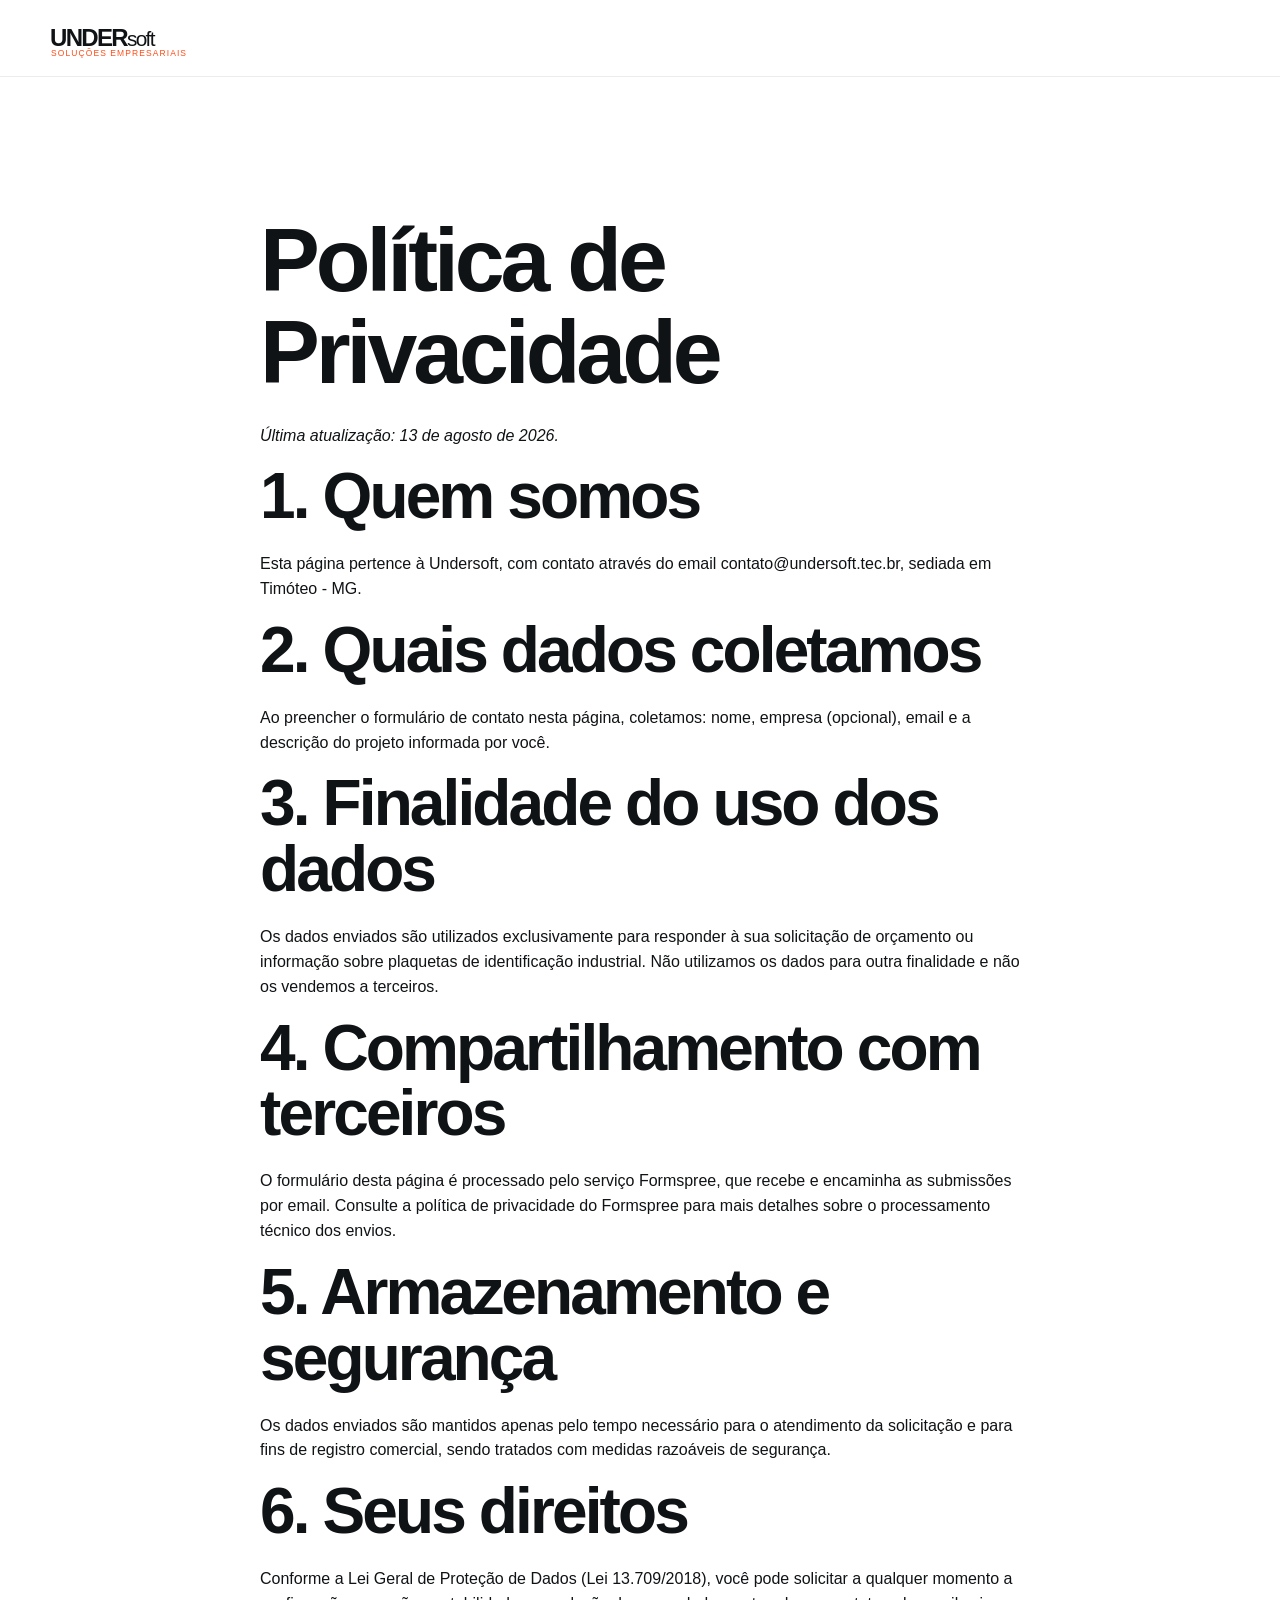
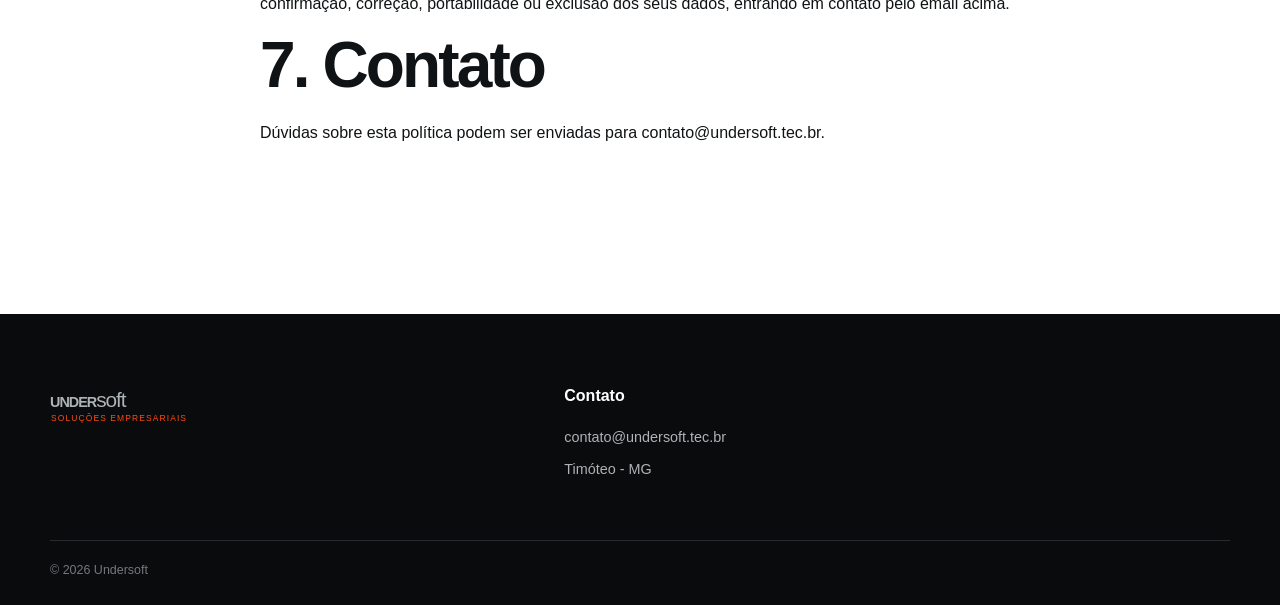
==== pages/privacy.html @ 0faec3d3 "Move privacy.html para pages/, ajusta links, canonical e caminhos relativos" ====
<!doctype html>
<html lang="pt-BR">
<head>
  <meta charset="utf-8">
  <meta name="viewport" content="width=device-width, initial-scale=1">
  <link rel="icon" type="image/png" href="../assets/img/favicon.png">
  <title>Política de Privacidade — Undersoft</title>
  <meta name="description" content="Política de privacidade da Undersoft: como coletamos, usamos e protegemos os dados enviados através do formulário de contato.">
  <meta name="robots" content="index,follow">
  <link rel="canonical" href="https://www.undersoft.tec.br/pages/privacy.html">
  <link rel="stylesheet" href="../assets/css/style.css">
</head>
<body>
  <header class="site-header">
    <div class="container nav-wrap">
      <a class="brand" href="/" aria-label="Undersoft — início">
        <span>UNDER</span><b>soft</b><small>Soluções Empresariais</small>
      </a>
    </div>
  </header>

  <main id="conteudo">
    <section class="section">
      <div class="container" style="max-width: 760px; margin: 0 auto; padding-top: 2rem; padding-bottom: 3rem;">
        <h1>Política de Privacidade</h1>
        <p><em>Última atualização: 13 de agosto de 2026.</em></p>

        <h2>1. Quem somos</h2>
        <p>Esta página pertence à Undersoft, com contato através do email <a href="mailto:contato@undersoft.tec.br">contato@undersoft.tec.br</a>, sediada em Timóteo - MG.</p>

        <h2>2. Quais dados coletamos</h2>
        <p>Ao preencher o formulário de contato nesta página, coletamos: nome, empresa (opcional), email e a descrição do projeto informada por você.</p>

        <h2>3. Finalidade do uso dos dados</h2>
        <p>Os dados enviados são utilizados exclusivamente para responder à sua solicitação de orçamento ou informação sobre plaquetas de identificação industrial. Não utilizamos os dados para outra finalidade e não os vendemos a terceiros.</p>

        <h2>4. Compartilhamento com terceiros</h2>
        <p>O formulário desta página é processado pelo serviço Formspree, que recebe e encaminha as submissões por email. Consulte a política de privacidade do Formspree para mais detalhes sobre o processamento técnico dos envios.</p>

        <h2>5. Armazenamento e segurança</h2>
        <p>Os dados enviados são mantidos apenas pelo tempo necessário para o atendimento da solicitação e para fins de registro comercial, sendo tratados com medidas razoáveis de segurança.</p>

        <h2>6. Seus direitos</h2>
        <p>Conforme a Lei Geral de Proteção de Dados (Lei 13.709/2018), você pode solicitar a qualquer momento a confirmação, correção, portabilidade ou exclusão dos seus dados, entrando em contato pelo email acima.</p>

        <h2>7. Contato</h2>
        <p>Dúvidas sobre esta política podem ser enviadas para <a href="mailto:contato@undersoft.tec.br">contato@undersoft.tec.br</a>.</p>
      </div>
    </section>
  </main>

  <footer>
    <div class="container footer-grid">
      <a class="brand inverse" href="/"><span>UNDER</span><b>soft</b><small>Soluções Empresariais</small></a>
      <div><strong>Contato</strong><a href="mailto:contato@undersoft.tec.br">contato@undersoft.tec.br</a><span>Timóteo - MG</span></div>
    </div>
    <div class="container copyright"><span>© <span id="year"></span> Undersoft</span></div>
  </footer>

  <script>document.getElementById('year').textContent = new Date().getFullYear();</script>
</body>
</html>
---- assets/css/style.css ----
/* industrial.undersoft — folha de estilos base*/

:root {
  --orange: #ff4b16;
  --orange-dark: #d93605;
  --ink: #101315;
  --graphite: #1b1f22;
  --muted: #62696d;
  --line: #dfe1df;
  --soft: #f3f1ed;
  --white: #fff;
  --radius: 24px;
  --shadow: 0 20px 60px rgba(10, 12, 14, .12);
}

.hero-photo {
  width: fit-content;
  max-width: 100%;
  min-height: 0 !important;
  height: auto;

  justify-self: center;
  align-self: center;

  padding: 0;
  overflow: hidden;
  line-height: 0;

  background: none;
  border: none;
  border-radius: 24px;
  box-shadow: var(--shadow);
}

.hero-photo img {
  display: block;
  width: auto;
  max-width: 100%;
  height: auto;
  object-fit: contain;
}

* { box-sizing: border-box; }
html { scroll-behavior: smooth; scroll-padding-top: 90px; }
body {
  margin: 0;
  color: var(--ink);
  background: var(--white);
  font-family: Inter, Arial, Helvetica, sans-serif;
  line-height: 1.55;
  -webkit-font-smoothing: antialiased;
}
a { color: inherit; text-decoration: none; }
button, a { touch-action: manipulation; }
h1, h2, h3, p { margin-top: 0; }
h1, h2, h3 { line-height: 1.03; letter-spacing: -.045em; }
h1 { max-width: 1000px; margin-bottom: 25px; font-size: clamp(2.6rem, 7vw, 5.9rem); }
h2 { margin-bottom: 22px; font-size: clamp(2.15rem, 5vw, 4.5rem); }
h3 { font-size: 1.35rem; }
.container { width: min(1180px, calc(100% - 40px)); margin-inline: auto; }
.skip-link { position: fixed; top: -80px; left: 15px; z-index: 100; padding: 12px 18px; color: #fff; background: var(--ink); }
.skip-link:focus { top: 15px; }
.sr-only { position: absolute; width: 1px; height: 1px; padding: 0; margin: -1px; overflow: hidden; clip: rect(0, 0, 0, 0); white-space: nowrap; border: 0; }

.site-header {
  position: sticky;
  top: 0;
  z-index: 50;
  background: rgba(255, 255, 255, .93);
  backdrop-filter: blur(16px);
  border-bottom: 1px solid rgba(17, 20, 22, .08);
}
.nav-wrap { min-height: 76px; display: flex; align-items: center; justify-content: space-between; }
.brand { position: relative; display: inline-flex; align-items: baseline; letter-spacing: -.07em; font-size: 1.5rem; }
.brand span { font-weight: 900; }
.brand b { font-size: 1.3rem; font-weight: 400; }
.brand small { position: absolute; top: 28px; left: 1px; color: var(--orange); font-size: .53rem; letter-spacing: .13em; text-transform: uppercase; white-space: nowrap; }
.site-header nav { display: flex; align-items: center; gap: 25px; font-size: .88rem; font-weight: 650; }
.nav-cta { padding: 11px 17px; color: #fff; background: var(--ink); border-radius: 999px; }
.menu-toggle { display: none; padding: 12px; background: transparent; border: 0; }
.menu-toggle span { display: block; width: 24px; height: 2px; margin: 5px; background: var(--ink); }

.hero {
  position: relative;
  overflow: hidden;
  padding: 78px 0 85px;
  background: radial-gradient(circle at 85% 20%, rgba(255, 75, 22, .22), transparent 37%), linear-gradient(120deg, #fff 0%, #f7eee8 100%);
}
.hero::before { content: ""; position: absolute; top: -100px; right: -100px; width: 360px; height: 360px; border: 1px solid rgba(255, 75, 22, .35); border-radius: 50%; }
.hero-grid { display: grid; grid-template-columns: 1.08fr .92fr; gap: 58px; align-items: center; }
.eyebrow, .kicker { color: var(--orange-dark); font-size: .74rem; font-weight: 750; letter-spacing: .12em; text-transform: uppercase; }
.eyebrow { display: inline-flex; align-items: center; gap: 10px; padding: 9px 15px; border: 1px solid rgba(255, 75, 22, .35); border-radius: 99px; }
.eyebrow i { width: 7px; height: 7px; background: var(--orange); border-radius: 50%; }
.lead, .large { max-width: 680px; color: #3e4549; font-size: clamp(1.08rem, 2vw, 1.35rem); }
.representation { max-width: 680px; margin: 22px 0 0; padding-left: 16px; color: #3e4549; font-size: .93rem; border-left: 3px solid var(--orange); }
.actions { display: flex; flex-wrap: wrap; gap: 12px; margin-top: 30px; }
.button {
  min-height: 54px;
  display: inline-flex;
  align-items: center;
  justify-content: center;
  gap: 15px;
  padding: 14px 22px;
  font-weight: 750;
  border: 1px solid var(--ink);
  border-radius: 14px;
  transition: .2s;
}
.button:hover { transform: translateY(-2px); box-shadow: 0 10px 30px rgba(17, 20, 22, .14); }
.button:focus-visible, a:focus-visible, summary:focus-visible, button:focus-visible { outline: 3px solid #ff9c7d; outline-offset: 3px; }
.button.primary { color: #fff; background: var(--orange); border-color: var(--orange); }
.button.secondary { background: rgba(255, 255, 255, .72); }
.text-link { display: inline-block; margin-top: 20px; font-size: .9rem; font-weight: 650; border-bottom: 1px solid; }

.photo-slot {
  min-height: 260px;
  display: flex;
  flex-direction: column;
  align-items: center;
  justify-content: center;
  color: #6f7679;
  text-align: center;
  background: repeating-linear-gradient(135deg, #f6f6f4, #f6f6f4 10px, #ededeb 10px, #ededeb 20px);
  border: 1px dashed #99a0a3;
  border-radius: var(--radius);
}
.photo-slot span { font-size: .75rem; font-weight: 800; letter-spacing: .16em; }
.photo-slot small { margin-top: 10px; font-family: monospace; }

.section { padding: 105px 0; }
.section-head { max-width: 760px; margin-bottom: 50px; }
.section-head > p:last-child { color: var(--muted); font-size: 1.1rem; }
.section-head.row { max-width: none; display: grid; grid-template-columns: 1fr .6fr; align-items: end; gap: 40px; }
.card-grid { display: grid; grid-template-columns: repeat(3, 1fr); gap: 14px; }
.card-grid article { min-height: 215px; padding: 28px; background: #fff; border: 1px solid var(--line); border-radius: 18px; transition: .2s; }
.card-grid article:hover { border-color: var(--orange); transform: translateY(-4px); }
.card-grid article > b { display: block; margin-bottom: 45px; color: var(--orange); font-size: .76rem; }
.card-grid article p { margin: 0; color: var(--muted); }
.dark { color: #fff; background: var(--graphite); }
.dark .large { color: #bbc0c2; }
.split { display: grid; grid-template-columns: 1fr 1fr; gap: 80px; align-items: center; }
.spec-list { padding: 0; margin: 0; list-style: none; border-top: 1px solid #444a4d; }
.spec-list li { padding: 19px 0; font-size: 1.08rem; border-bottom: 1px solid #444a4d; }
.spec-list span { width: 48px; display: inline-block; color: var(--orange); font-size: .75rem; }

.gallery { display: grid; grid-template-columns: 1.5fr 1fr; grid-template-rows: 1fr 1fr; gap: 15px; }
.gallery .featured { grid-row: 1 / 3; min-height: 570px; }
.soft { background: var(--soft); }
.example-wrap { align-items: center; }
.note { margin-top: 30px; color: var(--muted); font-size: .78rem; }
.nameplate {
  position: relative;
  padding: 52px 60px;
  color: #171a1c;
  background: linear-gradient(100deg, #babdbd, #f7f7f4 26%, #bfc2c2 48%, #f4f4f0 70%, #aeb2b3);
  border: 1px solid #85898a;
  border-radius: 12px;
  box-shadow: 0 25px 60px rgba(0, 0, 0, .2), inset 0 1px 2px #fff;
  text-shadow: 0 1px rgba(255, 255, 255, .7);
}
.nameplate strong { letter-spacing: .15em; }
.plate-grid { display: grid; grid-template-columns: 1fr 105px; gap: 20px; align-items: center; margin-top: 20px; }
.plate-grid p { margin: 0; font-family: monospace; line-height: 1.9; }
.fake-qr { width: 100px; aspect-ratio: 1; background: conic-gradient(from 90deg, #1b1d1f 25%, #eee 0 50%, #1b1d1f 0 75%, #eee 0); background-size: 20px 20px; border: 8px solid #eee; outline: 3px solid #1b1d1f; }
.plate-screw { position: absolute; width: 13px; height: 13px; background: radial-gradient(circle, #333 15%, #777 18%, #d4d4d1 55%, #555 58%); border-radius: 50%; }
.plate-screw.a { top: 18px; left: 18px; }
.plate-screw.b { top: 18px; right: 18px; }
.plate-screw.c { bottom: 18px; left: 18px; }
.plate-screw.d { right: 18px; bottom: 18px; }

.steps { display: grid; grid-template-columns: repeat(4, 1fr); gap: 0; padding: 0; list-style: none; }
.steps li { padding: 28px 25px; border-top: 2px solid var(--ink); }
.steps li:first-child { border-color: var(--orange); }
.steps span { color: var(--orange); font-size: .78rem; font-weight: 800; }
.steps h3 { margin-top: 45px; }
.steps p { color: var(--muted); font-size: .9rem; }
.quantity { color: #fff; background: var(--orange); }
.quantity .kicker, .quantity .large { color: #fff; }
.button.light { color: var(--ink); background: #fff; border-color: #fff; }
.compact { grid-template-columns: 1.3fr .7fr; }
.faq-layout { display: grid; grid-template-columns: .65fr 1.35fr; gap: 80px; }
.accordion details { border-top: 1px solid var(--line); }
.accordion details:last-child { border-bottom: 1px solid var(--line); }
summary { position: relative; padding: 23px 40px 23px 0; font-weight: 750; list-style: none; cursor: pointer; }
summary::-webkit-details-marker { display: none; }
summary::after { content: "+"; position: absolute; top: 16px; right: 5px; color: var(--orange); font-size: 1.5rem; }
.accordion details[open] summary::after { content: "−"; }
.accordion details p { padding: 0 45px 22px 0; color: var(--muted); }

.final-cta { padding: 120px 0; color: #fff; background: radial-gradient(circle at 20% 0, rgba(255, 75, 22, .24), transparent 38%), #111416; }
.final-cta p:not(.kicker) { color: #c4c8c9; font-size: 1.08rem; }
.center { justify-content: center; }
.lead-grid { display: grid; grid-template-columns: .85fr 1.15fr; gap: 80px; align-items: start; }
.lead-copy { position: sticky; top: 120px; }
.lead-copy .actions { margin-bottom: 22px; }
.direct-email { display: inline-block; color: #fff; font-weight: 700; border-bottom: 1px solid rgba(255, 255, 255, .4); }
.lead-form { display: grid; gap: 18px; padding: 34px; color: var(--ink); background: #fff; border-radius: var(--radius); box-shadow: 0 24px 70px rgba(0, 0, 0, .3); }
.form-field { display: grid; gap: 7px; }
.form-field label { font-size: .8rem; font-weight: 800; letter-spacing: .05em; text-transform: uppercase; }
.form-field input, .form-field textarea {
  width: 100%;
  padding: 15px 16px;
  color: var(--ink);
  font: inherit;
  background: #f5f4f1;
  border: 1px solid #d9dbd9;
  border-radius: 10px;
  outline: none;
  transition: .2s;
}
.form-field textarea { min-height: 145px; resize: vertical; }
.form-field input:focus, .form-field textarea:focus { background: #fff; border-color: var(--orange); box-shadow: 0 0 0 3px rgba(255, 75, 22, .14); }
.privacy-check { display: grid; grid-template-columns: 20px 1fr; gap: 10px; align-items: start; color: var(--muted); font-size: .78rem; line-height: 1.45; }
.privacy-check input { width: 17px; height: 17px; margin: 2px 0 0; accent-color: var(--orange); }
.privacy-check a { color: var(--ink); text-decoration: underline; }
.form-submit { width: 100%; border: 0; cursor: pointer; }
.form-note { margin: -4px 0 0 !important; color: var(--muted) !important; font-size: .72rem !important; text-align: center; }
.honey { position: absolute !important; left: -9999px !important; opacity: 0 !important; pointer-events: none !important; }
footer { padding: 70px 0 25px; color: #fff; background: #090b0c; }
.footer-grid { display: grid; grid-template-columns: 1.5fr 1fr 1fr; gap: 60px; }
.footer-grid > div { display: flex; flex-direction: column; gap: 9px; }
.footer-grid strong { margin-bottom: 8px; }
.footer-grid a, .footer-grid span { color: #aeb3b5; font-size: .9rem; }
.inverse small { color: var(--orange); }
.copyright { display: flex; justify-content: space-between; margin-top: 60px; padding-top: 20px; color: #73797c; font-size: .78rem; border-top: 1px solid #282c2e; }

@media (max-width: 900px) {
  .site-header nav { position: absolute; top: 76px; right: 0; left: 0; display: none; flex-direction: column; align-items: stretch; padding: 20px; background: #fff; border-bottom: 1px solid var(--line); }
  .site-header nav.open { display: flex; }
  .menu-toggle { display: block; }
  .hero-grid, .split, .faq-layout, .lead-grid { grid-template-columns: 1fr; }
  .hero-grid { gap: 40px; }
  .hero-photo { min-height: 360px; }
  .card-grid { grid-template-columns: repeat(2, 1fr); }
  .section-head.row { grid-template-columns: 1fr; }
  .steps { grid-template-columns: repeat(2, 1fr); }
  .gallery .featured { min-height: 420px; }
  .compact { gap: 35px; }
  .lead-copy { position: static; }
}

@media (max-width: 600px) {
  .container { width: min(calc(100% - 28px), 1180px); }
  h1 { font-size: 2.55rem; }
  .hero { padding: 50px 0 60px; }
  .section { padding: 75px 0; }
  .card-grid { grid-template-columns: 1fr; }
  .card-grid article { min-height: 175px; }
  .card-grid article > b { margin-bottom: 25px; }
  .gallery { grid-template-columns: 1fr; grid-template-rows: auto; }
  .gallery .featured { grid-row: auto; min-height: 330px; }
  .gallery .photo-slot { min-height: 230px; }
  .steps { grid-template-columns: 1fr; }
  .steps h3 { margin-top: 25px; }
  .section-head { margin-bottom: 35px; }
  .split, .faq-layout { gap: 45px; }
  .nameplate { padding: 45px 35px; }
  .plate-grid { grid-template-columns: 1fr 75px; }
  .fake-qr { width: 70px; }
  .footer-grid { grid-template-columns: 1fr; gap: 35px; }
  .copyright { flex-direction: column; gap: 8px; }
  .actions .button, .quantity .button { width: 100%; }
  .lead-form { padding: 24px 18px; }
  .hero-photo { min-height: 310px; }
}

@media (prefers-reduced-motion: reduce) {
  html { scroll-behavior: auto; }
  *, *::before, *::after { transition-duration: .01ms !important; }
}

@media (max-width: 600px) {
  .gallery {
    grid-template-columns: 1fr;
    grid-template-rows: 360px 240px 240px;
  }

  .gallery .featured {
    grid-row: auto;
  }
}

.gallery-item {
  padding: 0;
  overflow: hidden;
  cursor: zoom-in;
  appearance: none;
}

.gallery-item img {
  display: block;
  width: 100%;
  height: 100%;
  object-fit: cover;
  object-position: center;
  transition: transform 0.25s ease;
}

.gallery-item:hover img {
  transform: scale(1.03);
}

.lightbox {
  width: 100vw;
  max-width: none;
  height: 100vh;
  max-height: none;
  padding: 40px;
  margin: 0;

  background: rgba(0, 0, 0, 0.92);
  border: none;
}

.lightbox[open] {
  display: flex;
  align-items: center;
  justify-content: center;
}

.lightbox::backdrop {
  background: rgba(0, 0, 0, 0.92);
}

.lightbox-image {
  display: block;
  width: auto;
  max-width: 95%;
  height: auto;
  max-height: 92vh;
  object-fit: contain;
}

.lightbox-close {
  position: fixed;
  top: 18px;
  right: 25px;
  z-index: 2;

  width: 48px;
  height: 48px;
  padding: 0;

  color: #fff;
  font-size: 38px;
  line-height: 1;
  cursor: pointer;

  background: rgba(255, 255, 255, 0.12);
  border: 1px solid rgba(255, 255, 255, 0.35);
  border-radius: 50%;
}

.lightbox-close:hover {
  background: var(--orange);
}

@media (max-width: 600px) {
  .lightbox {
    padding: 15px;
  }

  .lightbox-image {
    max-width: 100%;
    max-height: 88vh;
  }
}

/* POPUP DE SUCESSO */
.success-modal {
  position: fixed;
  inset: 0;
  z-index: 9999;

  display: flex;
  align-items: center;
  justify-content: center;

  padding: 24px;

  background: rgba(0, 0, 0, 0.65);
  backdrop-filter: blur(8px);
  -webkit-backdrop-filter: blur(8px);

  opacity: 0;
  visibility: hidden;

  transition:
    opacity 0.25s ease,
    visibility 0.25s ease;
}

.success-modal.active {
  opacity: 1;
  visibility: visible;
}

.success-modal-card {
  width: 100%;
  max-width: 430px;

  padding: 42px 36px;

  text-align: center;

  background: var(--surface, #111);
  color: #fff;

  border: 1px solid rgba(255, 255, 255, 0.12);
  border-radius: 20px;

  box-shadow:
    0 30px 80px rgba(0, 0, 0, 0.45);

  transform: translateY(20px) scale(0.96);

  transition: transform 0.25s ease;
}

.success-modal.active .success-modal-card {
  transform: translateY(0) scale(1);
}

.success-modal-icon {
  width: 68px;
  height: 68px;

  display: flex;
  align-items: center;
  justify-content: center;

  margin: 0 auto 22px;

  border-radius: 50%;

  background: var(--primary, #ff6a00);
  color: #fff;

  font-size: 34px;
  font-weight: 700;
}

.success-modal-card h2 {
  margin: 0 0 12px;

  font-size: 26px;
  line-height: 1.2;
}

.success-modal-card p {
  margin: 0 0 28px;

  opacity: 0.75;
  line-height: 1.6;
}

.success-modal-card .button {
  min-width: 140px;
}

body.modal-open {
  overflow: hidden;
}
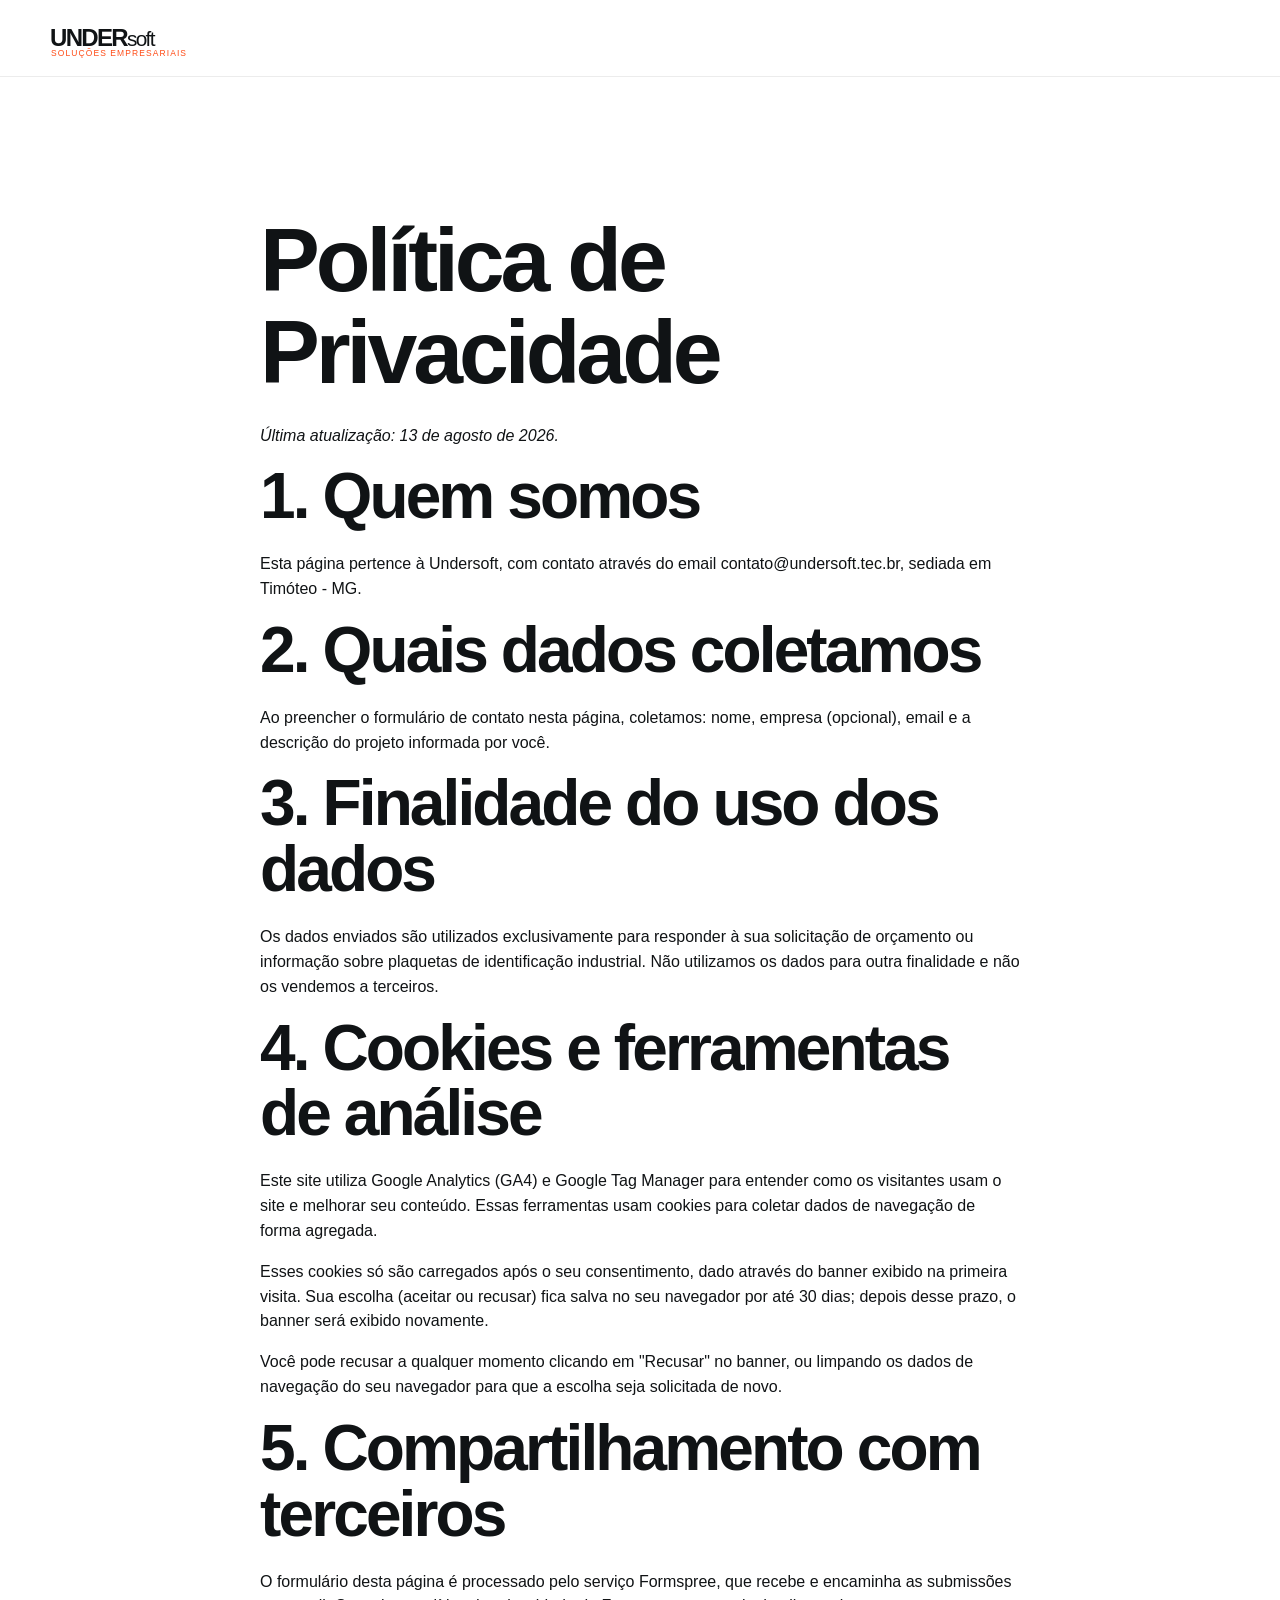
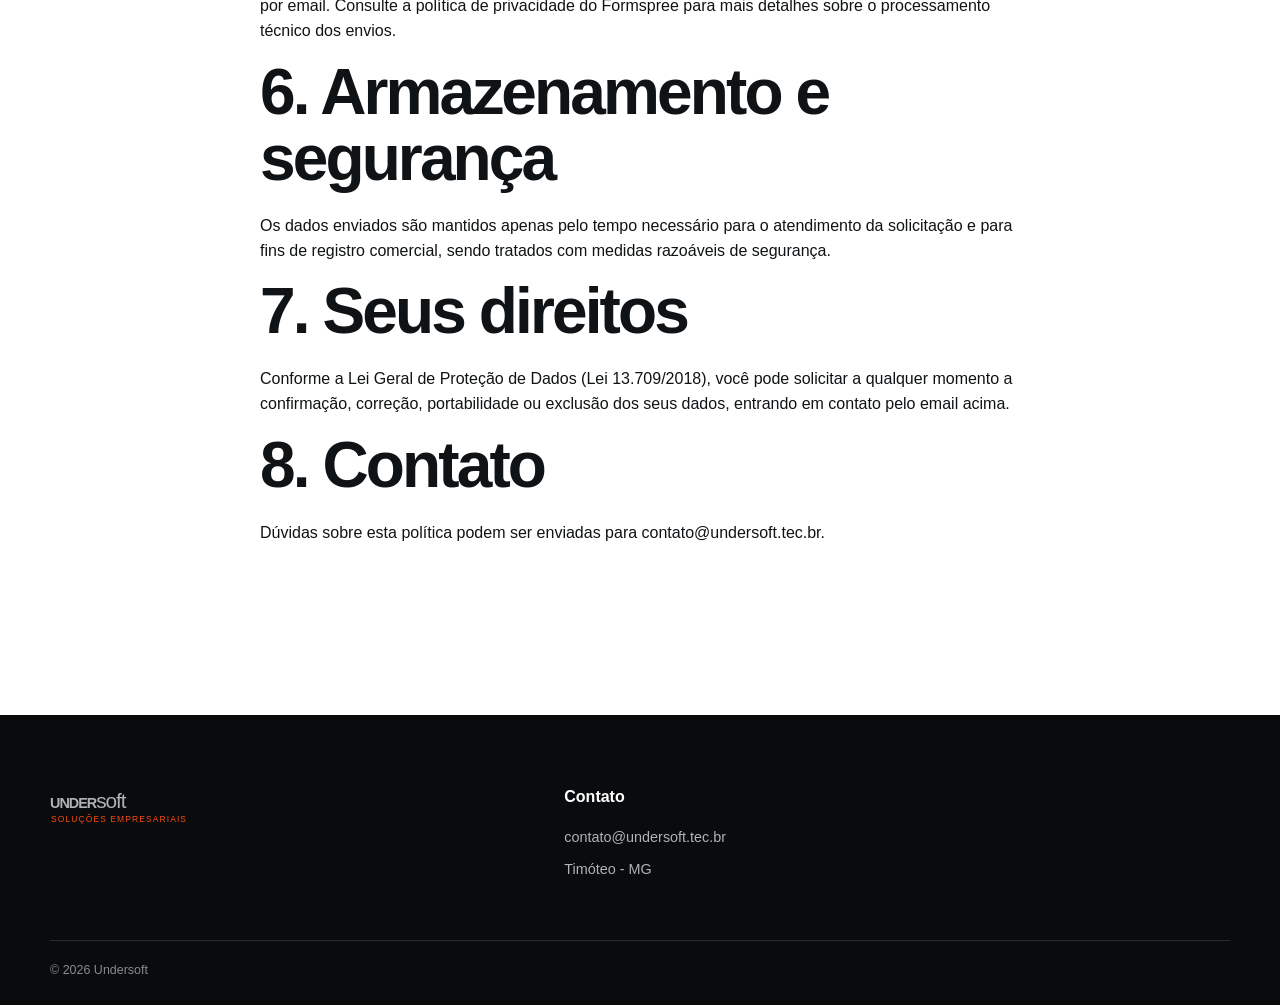
==== commit 1262da09: "Banner de consentimento LGPD: GTM/GA4 so carregam apos aceite, sessao valida por 30 dias em localSto" ====
--- a/pages/privacy.html
+++ b/pages/privacy.html
@@ -34,16 +34,21 @@
         <h2>3. Finalidade do uso dos dados</h2>
         <p>Os dados enviados são utilizados exclusivamente para responder à sua solicitação de orçamento ou informação sobre plaquetas de identificação industrial. Não utilizamos os dados para outra finalidade e não os vendemos a terceiros.</p>
 
-        <h2>4. Compartilhamento com terceiros</h2>
+        <h2>4. Cookies e ferramentas de análise</h2>
+        <p>Este site utiliza Google Analytics (GA4) e Google Tag Manager para entender como os visitantes usam o site e melhorar seu conteúdo. Essas ferramentas usam cookies para coletar dados de navegação de forma agregada.</p>
+        <p>Esses cookies só são carregados após o seu consentimento, dado através do banner exibido na primeira visita. Sua escolha (aceitar ou recusar) fica salva no seu navegador por até 30 dias; depois desse prazo, o banner será exibido novamente.</p>
+        <p>Você pode recusar a qualquer momento clicando em "Recusar" no banner, ou limpando os dados de navegação do seu navegador para que a escolha seja solicitada de novo.</p>
+
+        <h2>5. Compartilhamento com terceiros</h2>
         <p>O formulário desta página é processado pelo serviço Formspree, que recebe e encaminha as submissões por email. Consulte a política de privacidade do Formspree para mais detalhes sobre o processamento técnico dos envios.</p>
 
-        <h2>5. Armazenamento e segurança</h2>
+        <h2>6. Armazenamento e segurança</h2>
         <p>Os dados enviados são mantidos apenas pelo tempo necessário para o atendimento da solicitação e para fins de registro comercial, sendo tratados com medidas razoáveis de segurança.</p>
 
-        <h2>6. Seus direitos</h2>
+        <h2>7. Seus direitos</h2>
         <p>Conforme a Lei Geral de Proteção de Dados (Lei 13.709/2018), você pode solicitar a qualquer momento a confirmação, correção, portabilidade ou exclusão dos seus dados, entrando em contato pelo email acima.</p>
 
-        <h2>7. Contato</h2>
+        <h2>8. Contato</h2>
         <p>Dúvidas sobre esta política podem ser enviadas para <a href="mailto:contato@undersoft.tec.br">contato@undersoft.tec.br</a>.</p>
       </div>
     </section>
--- a/assets/css/style.css
+++ b/assets/css/style.css
@@ -108,7 +108,7 @@
 }
 .button:hover { transform: translateY(-2px); box-shadow: 0 10px 30px rgba(17, 20, 22, .14); }
 .button:focus-visible, a:focus-visible, summary:focus-visible, button:focus-visible { outline: 3px solid #ff9c7d; outline-offset: 3px; }
-.button.primary { color: #fff; background: var(--orange); border-color: var(--orange); }
+.button.primary { color: #fff; background: var(--orange-dark); border-color: var(--orange-dark); }
 .button.secondary { background: rgba(255, 255, 255, .72); }
 .text-link { display: inline-block; margin-top: 20px; font-size: .9rem; font-weight: 650; border-bottom: 1px solid; }
 
@@ -174,7 +174,7 @@
 .steps span { color: var(--orange); font-size: .78rem; font-weight: 800; }
 .steps h3 { margin-top: 45px; }
 .steps p { color: var(--muted); font-size: .9rem; }
-.quantity { color: #fff; background: var(--orange); }
+.quantity { color: #fff; background: var(--orange-dark); }
 .quantity .kicker, .quantity .large { color: #fff; }
 .button.light { color: var(--ink); background: #fff; border-color: #fff; }
 .compact { grid-template-columns: 1.3fr .7fr; }
@@ -222,7 +222,7 @@
 .footer-grid strong { margin-bottom: 8px; }
 .footer-grid a, .footer-grid span { color: #aeb3b5; font-size: .9rem; }
 .inverse small { color: var(--orange); }
-.copyright { display: flex; justify-content: space-between; margin-top: 60px; padding-top: 20px; color: #73797c; font-size: .78rem; border-top: 1px solid #282c2e; }
+.copyright { display: flex; justify-content: space-between; margin-top: 60px; padding-top: 20px; color: #868c8f; font-size: .78rem; border-top: 1px solid #282c2e; }
 
 @media (max-width: 900px) {
   .site-header nav { position: absolute; top: 76px; right: 0; left: 0; display: none; flex-direction: column; align-items: stretch; padding: 20px; background: #fff; border-bottom: 1px solid var(--line); }
@@ -460,4 +460,40 @@
 
 body.modal-open {
   overflow: hidden;
-}+}
+/* COOKIE BANNER (LGPD) */
+.cookie-banner {
+  position: fixed;
+  left: 20px;
+  right: 20px;
+  bottom: -220px;
+  z-index: 9998;
+
+  display: flex;
+  flex-wrap: wrap;
+  align-items: center;
+  justify-content: space-between;
+  gap: 20px;
+
+  max-width: 900px;
+  margin: 0 auto;
+  padding: 22px 26px;
+
+  color: #fff;
+  background: var(--ink);
+  border-radius: var(--radius);
+  box-shadow: var(--shadow);
+
+  transition: bottom .35s ease;
+}
+.cookie-banner.active { bottom: 20px; }
+.cookie-banner-text { flex: 1 1 320px; margin: 0; color: #d7dadb; font-size: .88rem; }
+.cookie-banner-text a { color: #fff; text-decoration: underline; }
+.cookie-banner-actions { display: flex; flex: 0 0 auto; gap: 12px; }
+.cookie-banner .button { min-height: 44px; padding: 10px 18px; font-size: .85rem; }
+.cookie-banner .button.secondary { color: #fff; background: transparent; border-color: rgba(255, 255, 255, .4); }
+
+@media (max-width: 600px) {
+  .cookie-banner { left: 12px; right: 12px; flex-direction: column; align-items: stretch; padding: 20px; }
+  .cookie-banner-actions .button { flex: 1; }
+}
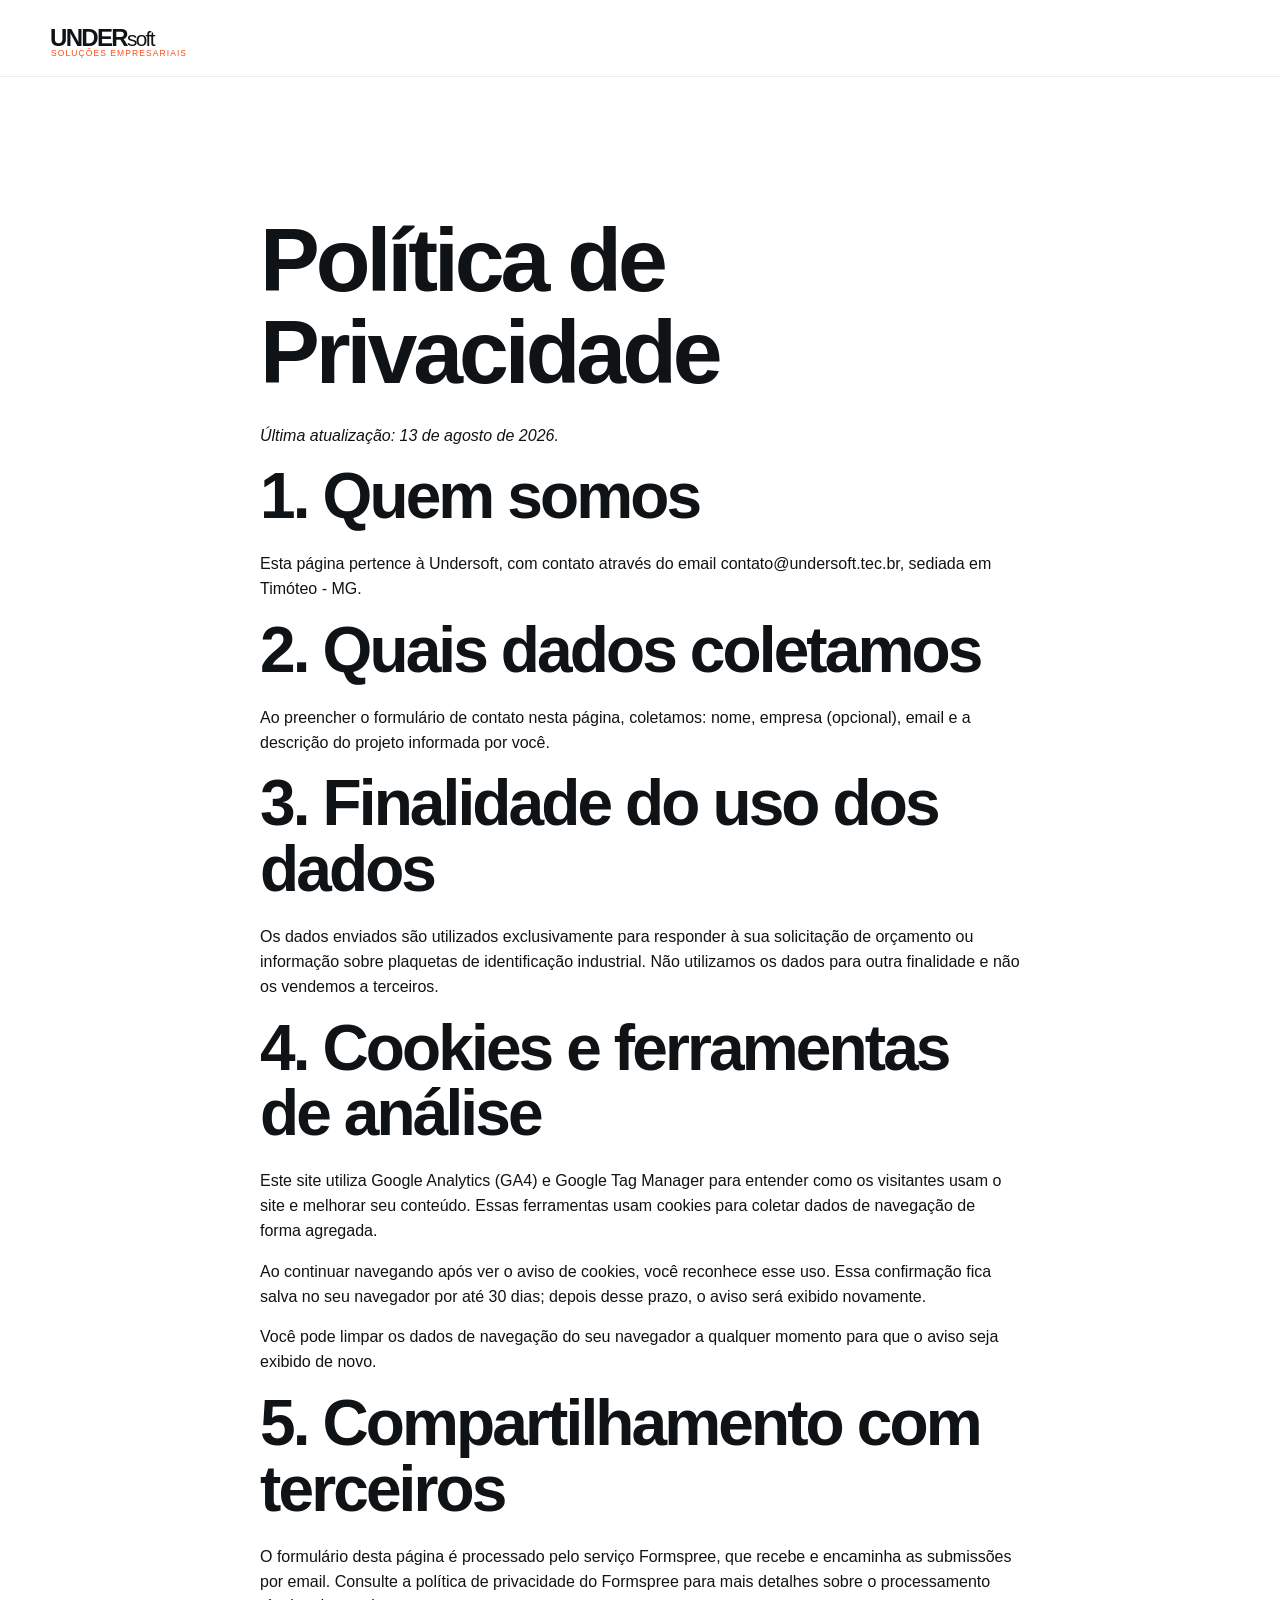
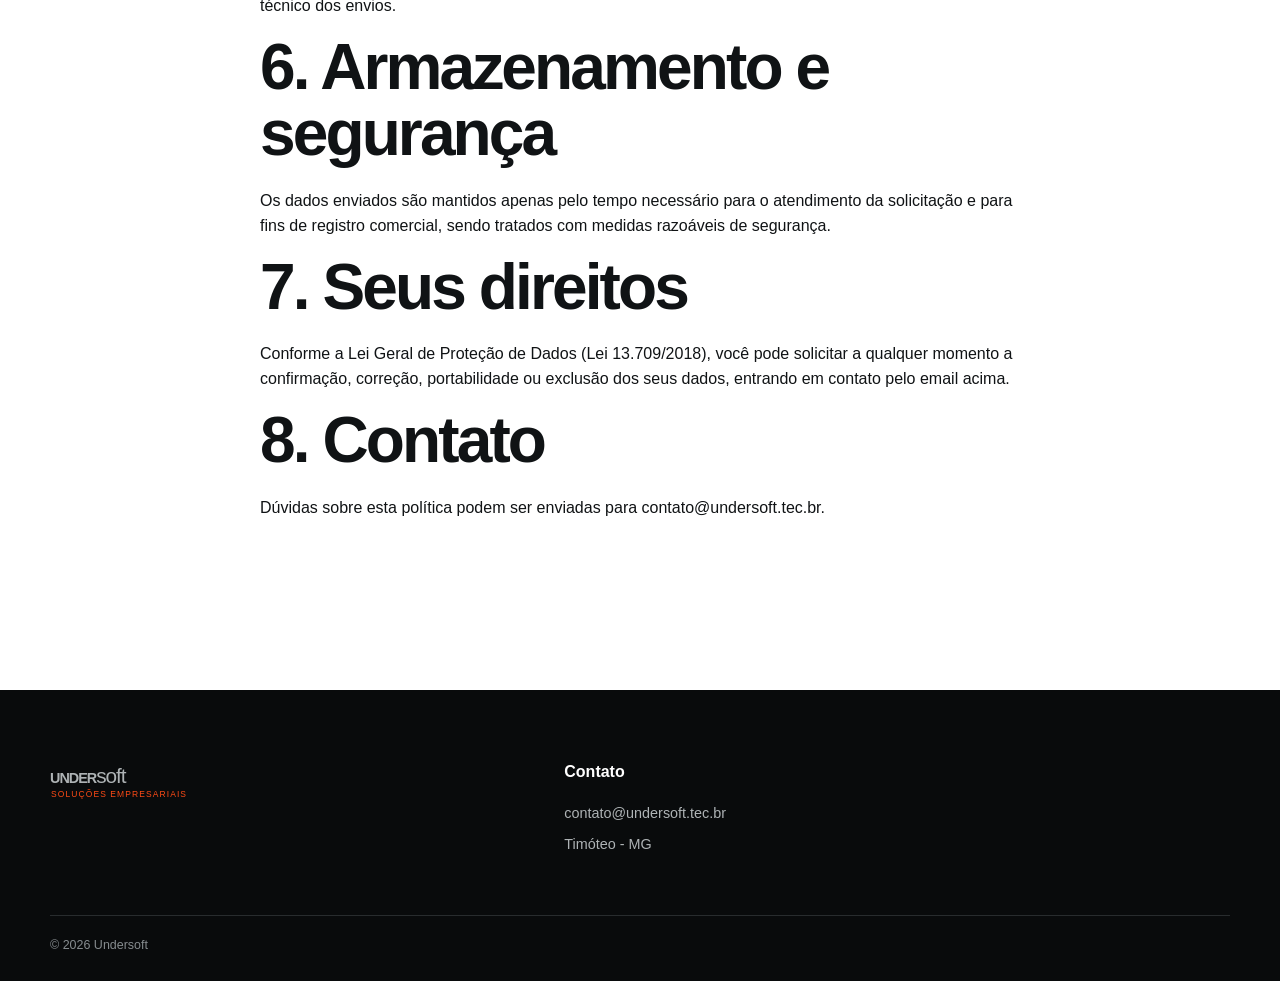
==== commit bf69ff17: "Simplifica banner de cookies para informativo com botao OK unico, sem opcao de recusa" ====
--- a/pages/privacy.html
+++ b/pages/privacy.html
@@ -36,8 +36,8 @@
 
         <h2>4. Cookies e ferramentas de análise</h2>
         <p>Este site utiliza Google Analytics (GA4) e Google Tag Manager para entender como os visitantes usam o site e melhorar seu conteúdo. Essas ferramentas usam cookies para coletar dados de navegação de forma agregada.</p>
-        <p>Esses cookies só são carregados após o seu consentimento, dado através do banner exibido na primeira visita. Sua escolha (aceitar ou recusar) fica salva no seu navegador por até 30 dias; depois desse prazo, o banner será exibido novamente.</p>
-        <p>Você pode recusar a qualquer momento clicando em "Recusar" no banner, ou limpando os dados de navegação do seu navegador para que a escolha seja solicitada de novo.</p>
+        <p>Ao continuar navegando após ver o aviso de cookies, você reconhece esse uso. Essa confirmação fica salva no seu navegador por até 30 dias; depois desse prazo, o aviso será exibido novamente.</p>
+        <p>Você pode limpar os dados de navegação do seu navegador a qualquer momento para que o aviso seja exibido de novo.</p>
 
         <h2>5. Compartilhamento com terceiros</h2>
         <p>O formulário desta página é processado pelo serviço Formspree, que recebe e encaminha as submissões por email. Consulte a política de privacidade do Formspree para mais detalhes sobre o processamento técnico dos envios.</p>
